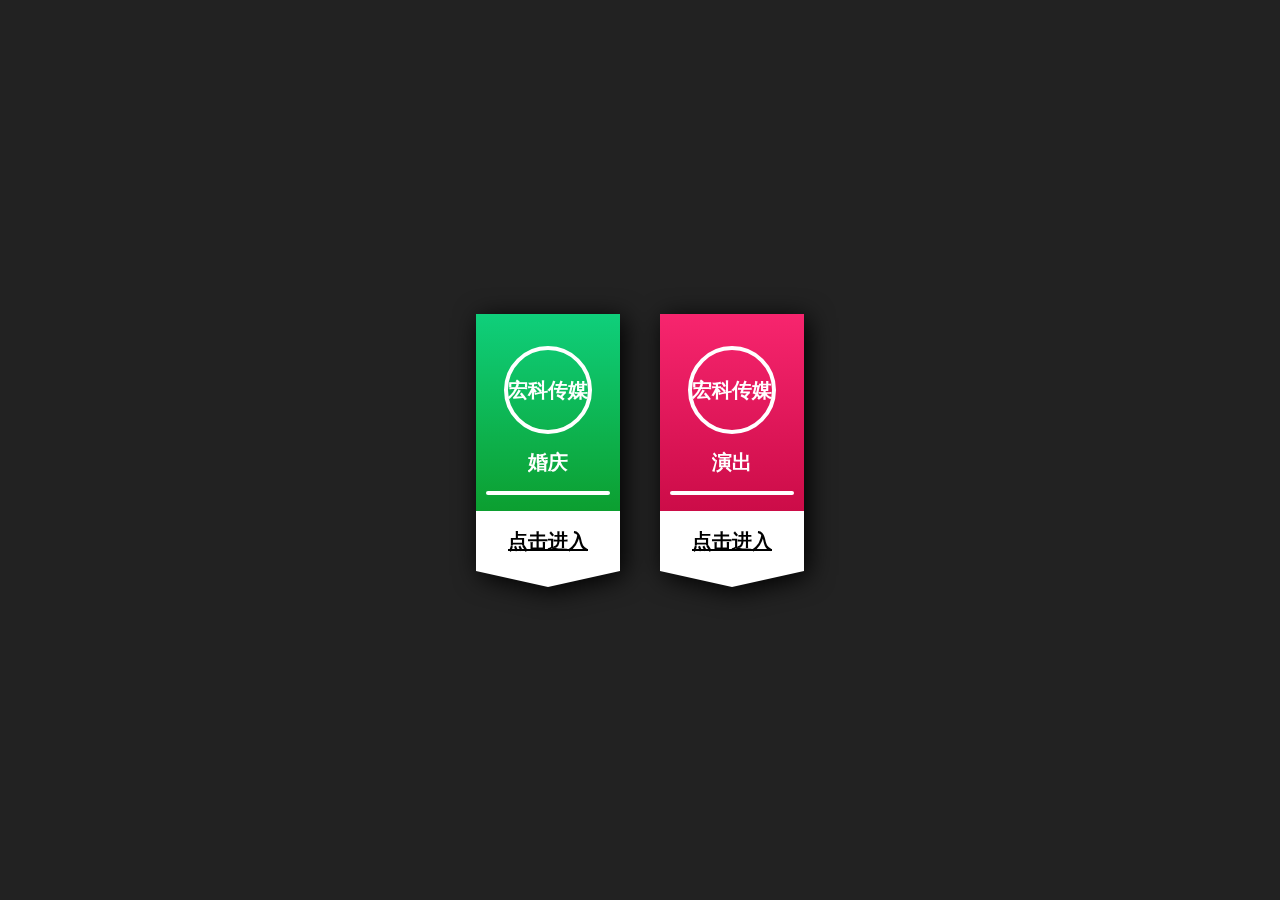
==== index.html @ 53abc348 "Add files via upload" ====
<!DOCTYPE html>
<html lang="en">

<head>
    <meta charset="UTF-8">
    <meta http-equiv="X-UA-Compatible" content="IE=edge">
    <meta name="viewport" content="width=device-width, initial-scale=1.0">
    <title>Document</title>
    <link rel="stylesheet" href="index.css">
</head>

<body style="--n: 3">
    <!-- 婚庆部分 -->
    <article style="--i: 0; --grad: #0fcf7b, #0c9f30">
        <header>
            <h3 data-item="婚庆"></h3>
        </header>
        <section>
            <a href="">点击进入</a>
        </section>
    </article>

    <!-- 演出部分 -->
    <article style="--i: 1; --grad: #f7256e, #cc0c48">
        <header>
            <h3 data-item="演出"></h3>
        </header>
        <section>
            <a href="show/index.html">点击进入</a>
        </section>
    </article>
    <!-- 第三个 -->
    <!-- <article style="--i: 2; --cost: 29; --grad: #f7ea1f, #f87d2c">
        <header>
            <h3 data-name="premium"></h3>
        </header>
        <section>
            <button>点击进入</button>
        </section>
    </article> -->
</body>

</html>
---- index.css ----
/*@property --cost {
	syntax: '<integer>';
	initial-value: 0;
	inherits: true
}*/
* {
    margin: 0;
    border: none;
    background: transparent;
    color: inherit;
    font: inherit;
    text-transform: inherit;
  }
  
  body, body :not(script):not(style), ::before {
    display: grid;
  }
  
  body {
    grid-gap: 2em;
    grid-template-columns: repeat(auto-fit, Min(100%, 9rem));
    place-content: center;
    min-height: 100vh;
    background: #222;
    font: 900 1.25em/1.25 sans-serif;
    text-align: center;
    text-transform: uppercase;
  }
  
  article {
    --m: calc(.5*(var(--n) - 1));
    --abs: Max(calc(var(--i) - var(--m)), calc(var(--m) - var(--i)));
    --val: calc(var(--abs)*(1 + .5*var(--i))/var(--n));
    --dt0: calc(var(--val)*1s);
    --dt1: calc((var(--val) + 1)*1s);
    --dt2: calc((var(--val) + 1.5)*1s);
    --dt3: calc((var(--val) + 2)*1s);
    --dt4: calc((var(--val) + 2.5)*1s);
    --dt5: calc((var(--val) + 3)*1s);
    overflow: hidden;
    padding-bottom: 1rem;
    backface-visibility: hidden;
    transform: perspective(25em);
    background: #fff content-box;
    filter: drop-shadow(4px 4px 13px);
    animation: card 1s ease-out var(--dt0) backwards, cost 1s var(--dt4) backwards;
  }
  article ::before, article ::after, article a {
    --j: 1;
    --sgn-j: calc(2*var(--j) - 1);
    --not-j: calc(1 - var(--j));
    --mask:
        linear-gradient(calc(var(--sgn-j)*90deg),
                red 33.333%, transparent 66.667%) calc(var(--not-j)*100%)/ 300%;
  }
  
  @keyframes card {
    0% {
      transform: perspective(25em) rotatey(0.5turn);
    }
  }
  header {
    grid-gap: 1rem;
    padding: 2rem 0.5em 1rem;
    transform-origin: 100% 100%;
    background: linear-gradient(var(--grad));
    color: #fff;
    /* counter-reset: cost attr(data-name); */
    animation: head 1s ease-out var(--dt1) backwards;
  }
  header::before {
    place-self: center;
    place-content: center;
    border: solid 4px currentcolor;
    width: 5rem;
    height: 5rem;
    border-radius: 50%;
    animation: ring 1s ease-out var(--dt3) backwards;
    content: '宏科传媒';
  }
  header::after {
    height: 4px;
    background: currentcolor;
    clip-path: inset(0 round 4px);
    animation: line 1s ease-out var(--dt2) backwards;
    content: "";
  }
  
  @keyframes head {
    0% {
      transform: translate(-100%) skewx(35deg);
    }
  }
  @keyframes ring {
    0% {
      transform: scale(0);
      opacity: 0;
    }
  }
  @keyframes line {
    0% {
      clip-path: inset(0 50% round 4px);
    }
  }
  h3::before, h3::after {
    place-self: center;
    -webkit-mask: var(--mask);
    mask: var(--mask);
    animation: text 1s ease-out var(--dt5) backwards;
  }
  h3::before {
    --j: 0;
    animation-name: text, move;
    content: attr(data-item);
  }
  /* h3::after {
    font-size: 0.6em;
    font-weight: 100;
    content: "subscription";
  } */
  
  @keyframes move {
    0% {
      transform: translate(50%);
    }
  }
  section {
    margin-bottom: -1rem;
    border-bottom: solid 1rem transparent;
    background-color: inherit;
    clip-path: polygon(0 0, 100% 0, 100% calc(100% - 1rem), 50% 100%, 0 calc(100% - 1rem));
  }
  
  a {
    display: inline-block;
    place-content: center;
    line-height: 3;
    -webkit-mask: var(--mask);
    mask: var(--mask);
    cursor: pointer;
    animation: text 1s ease-out var(--dt2) backwards;
  }
  
  @keyframes text {
    0% {
      -webkit-mask-position: calc(var(--j)*100%);
      mask-position: calc(var(--j)*100%);
    }
  }
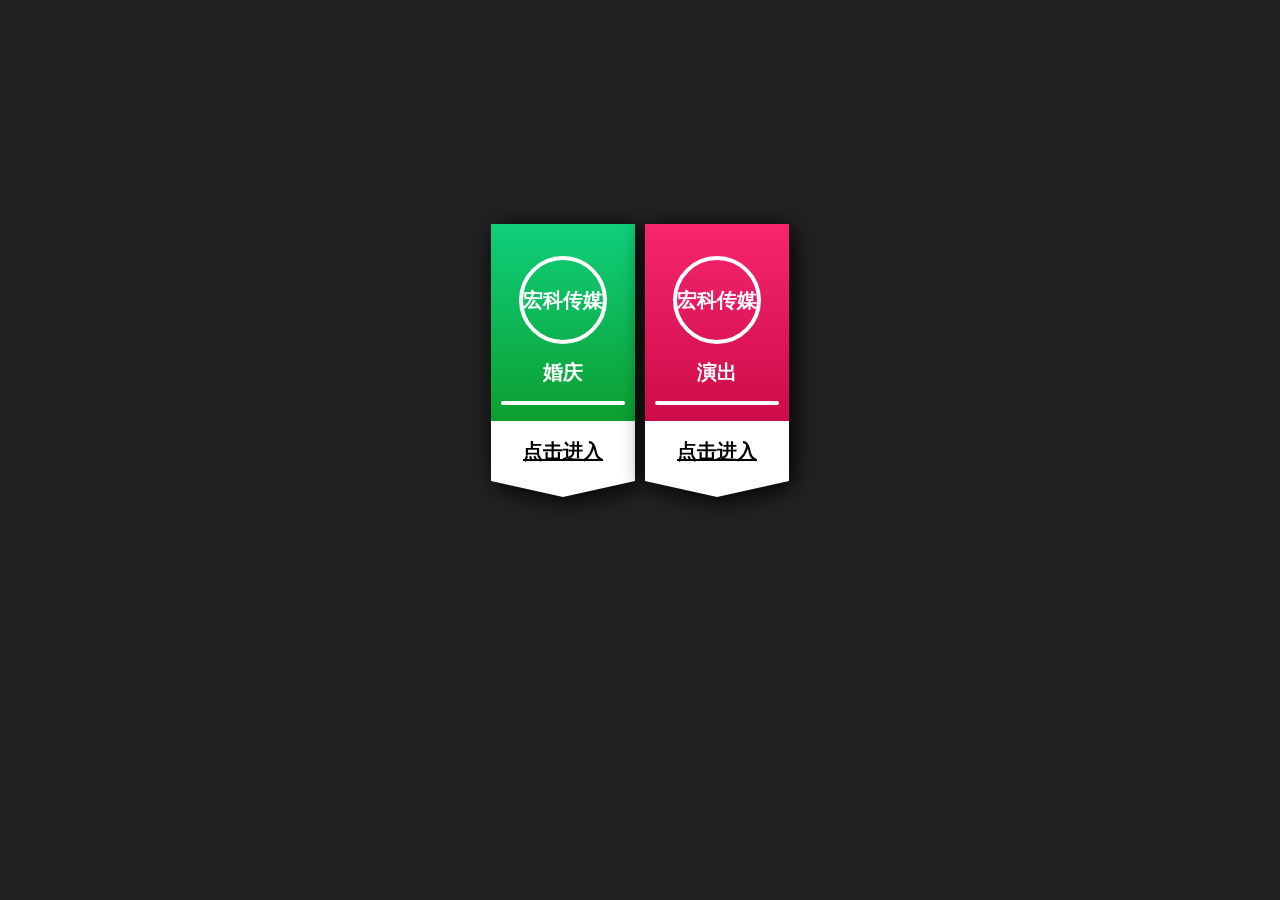
==== commit 1f49c276: "test animate one" ====
--- a/index.html
+++ b/index.html
@@ -1,43 +1,48 @@
-<!DOCTYPE html>
-<html lang="en">
-
-<head>
-    <meta charset="UTF-8">
-    <meta http-equiv="X-UA-Compatible" content="IE=edge">
-    <meta name="viewport" content="width=device-width, initial-scale=1.0">
-    <title>Document</title>
-    <link rel="stylesheet" href="index.css">
-</head>
-
-<body style="--n: 3">
-    <!-- 婚庆部分 -->
-    <article style="--i: 0; --grad: #0fcf7b, #0c9f30">
-        <header>
-            <h3 data-item="婚庆"></h3>
-        </header>
-        <section>
-            <a href="">点击进入</a>
-        </section>
-    </article>
-
-    <!-- 演出部分 -->
-    <article style="--i: 1; --grad: #f7256e, #cc0c48">
-        <header>
-            <h3 data-item="演出"></h3>
-        </header>
-        <section>
-            <a href="show/index.html">点击进入</a>
-        </section>
-    </article>
-    <!-- 第三个 -->
-    <!-- <article style="--i: 2; --cost: 29; --grad: #f7ea1f, #f87d2c">
-        <header>
-            <h3 data-name="premium"></h3>
-        </header>
-        <section>
-            <button>点击进入</button>
-        </section>
-    </article> -->
-</body>
-
+<!DOCTYPE html>
+<html lang="en">
+
+<head>
+    <meta charset="UTF-8">
+    <meta http-equiv="X-UA-Compatible" content="IE=edge">
+    <meta name="viewport" content="width=device-width, initial-scale=1.0">
+    <title>宏科传媒</title>
+    <link rel="stylesheet" href="index.css">
+</head>
+
+<body style="--n: 3">
+    <!-- 婚庆部分 -->
+    <article style="--i: 0; --grad: #0fcf7b, #0c9f30">
+        <header>
+            <h3 data-item="婚庆"></h3>
+        </header>
+        <section>
+            <a href="show/index.html">点击进入</a>
+        </section>
+    </article>
+
+    <!-- 演出部分 -->
+    <article style="--i: 1; --grad: #f7256e, #cc0c48">
+        <header>
+            <h3 data-item="演出"></h3>
+        </header>
+        <section>
+            <a href="show/index.html">点击进入</a>
+        </section>
+    </article>
+
+    <script src="show/jquery-3.6.0.js"></script>
+    <script>
+        $().ready(function () {
+            $('article').css('animation', 'card 2s ease-out var(--dt0) backwards, cost 1s var(--dt4) backwards');
+            $('header').css('animate', 'head 2s ease-out var(--dt1) backwards')
+            $('header::before').css('animate', 'ring 2s ease-out var(--dt3) backwards')
+            $('header::after').css('animate', 'line 2s ease-out var(--dt2) backwards')
+            $('h3::before').css('animate', 'text 2s ease-out var(--dt5) backwards')
+            $('h3::after').css('animate', 'text 2s ease-out var(--dt5) backwards')
+            $('section a').css('animate', 'text 2s ease-out var(--dt2) backwards')
+        })
+
+    </script>
+</body>
+
 </html>--- a/index.css
+++ b/index.css
@@ -1,149 +1,149 @@
-/*@property --cost {
-	syntax: '<integer>';
-	initial-value: 0;
-	inherits: true
-}*/
-* {
-    margin: 0;
-    border: none;
-    background: transparent;
-    color: inherit;
-    font: inherit;
-    text-transform: inherit;
-  }
-  
-  body, body :not(script):not(style), ::before {
-    display: grid;
-  }
-  
-  body {
-    grid-gap: 2em;
-    grid-template-columns: repeat(auto-fit, Min(100%, 9rem));
-    place-content: center;
-    min-height: 100vh;
-    background: #222;
-    font: 900 1.25em/1.25 sans-serif;
-    text-align: center;
-    text-transform: uppercase;
-  }
-  
-  article {
-    --m: calc(.5*(var(--n) - 1));
-    --abs: Max(calc(var(--i) - var(--m)), calc(var(--m) - var(--i)));
-    --val: calc(var(--abs)*(1 + .5*var(--i))/var(--n));
-    --dt0: calc(var(--val)*1s);
-    --dt1: calc((var(--val) + 1)*1s);
-    --dt2: calc((var(--val) + 1.5)*1s);
-    --dt3: calc((var(--val) + 2)*1s);
-    --dt4: calc((var(--val) + 2.5)*1s);
-    --dt5: calc((var(--val) + 3)*1s);
-    overflow: hidden;
-    padding-bottom: 1rem;
-    backface-visibility: hidden;
-    transform: perspective(25em);
-    background: #fff content-box;
-    filter: drop-shadow(4px 4px 13px);
-    animation: card 1s ease-out var(--dt0) backwards, cost 1s var(--dt4) backwards;
-  }
-  article ::before, article ::after, article a {
-    --j: 1;
-    --sgn-j: calc(2*var(--j) - 1);
-    --not-j: calc(1 - var(--j));
-    --mask:
-        linear-gradient(calc(var(--sgn-j)*90deg),
-                red 33.333%, transparent 66.667%) calc(var(--not-j)*100%)/ 300%;
-  }
-  
-  @keyframes card {
-    0% {
-      transform: perspective(25em) rotatey(0.5turn);
-    }
-  }
-  header {
-    grid-gap: 1rem;
-    padding: 2rem 0.5em 1rem;
-    transform-origin: 100% 100%;
-    background: linear-gradient(var(--grad));
-    color: #fff;
-    /* counter-reset: cost attr(data-name); */
-    animation: head 1s ease-out var(--dt1) backwards;
-  }
-  header::before {
-    place-self: center;
-    place-content: center;
-    border: solid 4px currentcolor;
-    width: 5rem;
-    height: 5rem;
-    border-radius: 50%;
-    animation: ring 1s ease-out var(--dt3) backwards;
-    content: '宏科传媒';
-  }
-  header::after {
-    height: 4px;
-    background: currentcolor;
-    clip-path: inset(0 round 4px);
-    animation: line 1s ease-out var(--dt2) backwards;
-    content: "";
-  }
-  
-  @keyframes head {
-    0% {
-      transform: translate(-100%) skewx(35deg);
-    }
-  }
-  @keyframes ring {
-    0% {
-      transform: scale(0);
-      opacity: 0;
-    }
-  }
-  @keyframes line {
-    0% {
-      clip-path: inset(0 50% round 4px);
-    }
-  }
-  h3::before, h3::after {
-    place-self: center;
-    -webkit-mask: var(--mask);
-    mask: var(--mask);
-    animation: text 1s ease-out var(--dt5) backwards;
-  }
-  h3::before {
-    --j: 0;
-    animation-name: text, move;
-    content: attr(data-item);
-  }
-  /* h3::after {
-    font-size: 0.6em;
-    font-weight: 100;
-    content: "subscription";
-  } */
-  
-  @keyframes move {
-    0% {
-      transform: translate(50%);
-    }
-  }
-  section {
-    margin-bottom: -1rem;
-    border-bottom: solid 1rem transparent;
-    background-color: inherit;
-    clip-path: polygon(0 0, 100% 0, 100% calc(100% - 1rem), 50% 100%, 0 calc(100% - 1rem));
-  }
-  
-  a {
-    display: inline-block;
-    place-content: center;
-    line-height: 3;
-    -webkit-mask: var(--mask);
-    mask: var(--mask);
-    cursor: pointer;
-    animation: text 1s ease-out var(--dt2) backwards;
-  }
-  
-  @keyframes text {
-    0% {
-      -webkit-mask-position: calc(var(--j)*100%);
-      mask-position: calc(var(--j)*100%);
-    }
+/*@property --cost {
+	syntax: '<integer>';
+	initial-value: 0;
+	inherits: true
+}*/
+* {
+    margin: 0;
+    border: none;
+    background: transparent;
+    color: inherit;
+    font: inherit;
+    text-transform: inherit;
+  }
+  
+  body, body :not(script):not(style), ::before {
+    display: grid;
+  }
+  
+  body {
+    grid-gap: 0.5em;
+    grid-template-columns: repeat(auto-fit, Min(100%, 9rem));
+    place-content: center;
+    min-height: 80vh;
+    background: #222;
+    font: 900 1.25em/1.25 sans-serif;
+    text-align: center;
+    text-transform: uppercase;
+  }
+  
+  article {
+    --m: calc(.5*(var(--n) - 1));
+    --abs: Max(calc(var(--i) - var(--m)), calc(var(--m) - var(--i)));
+    --val: calc(var(--abs)*(1 + .5*var(--i))/var(--n));
+    --dt0: calc(var(--val)*1s);
+    --dt1: calc((var(--val) + 1)*1s);
+    --dt2: calc((var(--val) + 1.5)*1s);
+    --dt3: calc((var(--val) + 2)*1s);
+    --dt4: calc((var(--val) + 2.5)*1s);
+    --dt5: calc((var(--val) + 3)*1s);
+    overflow: hidden;
+    padding-bottom: 1rem;
+    backface-visibility: hidden;
+    transform: perspective(25em);
+    background: #fff content-box;
+    filter: drop-shadow(4px 4px 13px);
+    /* animation: card 2s ease-out var(--dt0) backwards, cost 1s var(--dt4) backwards; */
+  }
+  article ::before, article ::after, article a {
+    --j: 1;
+    --sgn-j: calc(2*var(--j) - 1);
+    --not-j: calc(1 - var(--j));
+    --mask:
+        linear-gradient(calc(var(--sgn-j)*90deg),
+                red 33.333%, transparent 66.667%) calc(var(--not-j)*100%)/ 300%;
+  }
+  
+  @keyframes card {
+    0% {
+      transform: perspective(25em) rotatey(0.5turn);
+    }
+  }
+  header {
+    grid-gap: 1rem;
+    padding: 2rem 0.5em 1rem;
+    transform-origin: 100% 100%;
+    background: linear-gradient(var(--grad));
+    color: #fff;
+    /* counter-reset: cost attr(data-name); */
+    /* animation: head 2s ease-out var(--dt1) backwards; */
+  }
+  header::before {
+    place-self: center;
+    place-content: center;
+    border: solid 4px currentcolor;
+    width: 5rem;
+    height: 5rem;
+    border-radius: 50%;
+    animation: ring 2s ease-out var(--dt3) backwards;
+    content: '宏科传媒';
+  }
+  header::after {
+    height: 4px;
+    background: currentcolor;
+    clip-path: inset(0 round 4px);
+    animation: line 2s ease-out var(--dt2) backwards;
+    content: "";
+  }
+  
+  @keyframes head {
+    0% {
+      transform: translate(-100%) skewx(35deg);
+    }
+  }
+  @keyframes ring {
+    0% {
+      transform: scale(0);
+      opacity: 0;
+    }
+  }
+  @keyframes line {
+    0% {
+      clip-path: inset(0 50% round 4px);
+    }
+  }
+  h3::before, h3::after {
+    place-self: center;
+    -webkit-mask: var(--mask);
+    mask: var(--mask);
+    animation: text 2s ease-out var(--dt5) backwards;
+  }
+  h3::before {
+    --j: 0;
+    animation-name: text, move;
+    content: attr(data-item);
+  }
+  /* h3::after {
+    font-size: 0.6em;
+    font-weight: 100;
+    content: "subscription";
+  } */
+  
+  @keyframes move {
+    0% {
+      transform: translate(50%);
+    }
+  }
+  section {
+    margin-bottom: -1rem;
+    border-bottom: solid 1rem transparent;
+    background-color: inherit;
+    clip-path: polygon(0 0, 100% 0, 100% calc(100% - 1rem), 50% 100%, 0 calc(100% - 1rem));
+  }
+  
+  a {
+    display: inline-block;
+    place-content: center;
+    line-height: 3;
+    -webkit-mask: var(--mask);
+    mask: var(--mask);
+    cursor: pointer;
+    animation: text 2s ease-out var(--dt2) backwards;
+  }
+  
+  @keyframes text {
+    0% {
+      -webkit-mask-position: calc(var(--j)*100%);
+      mask-position: calc(var(--j)*100%);
+    }
   }